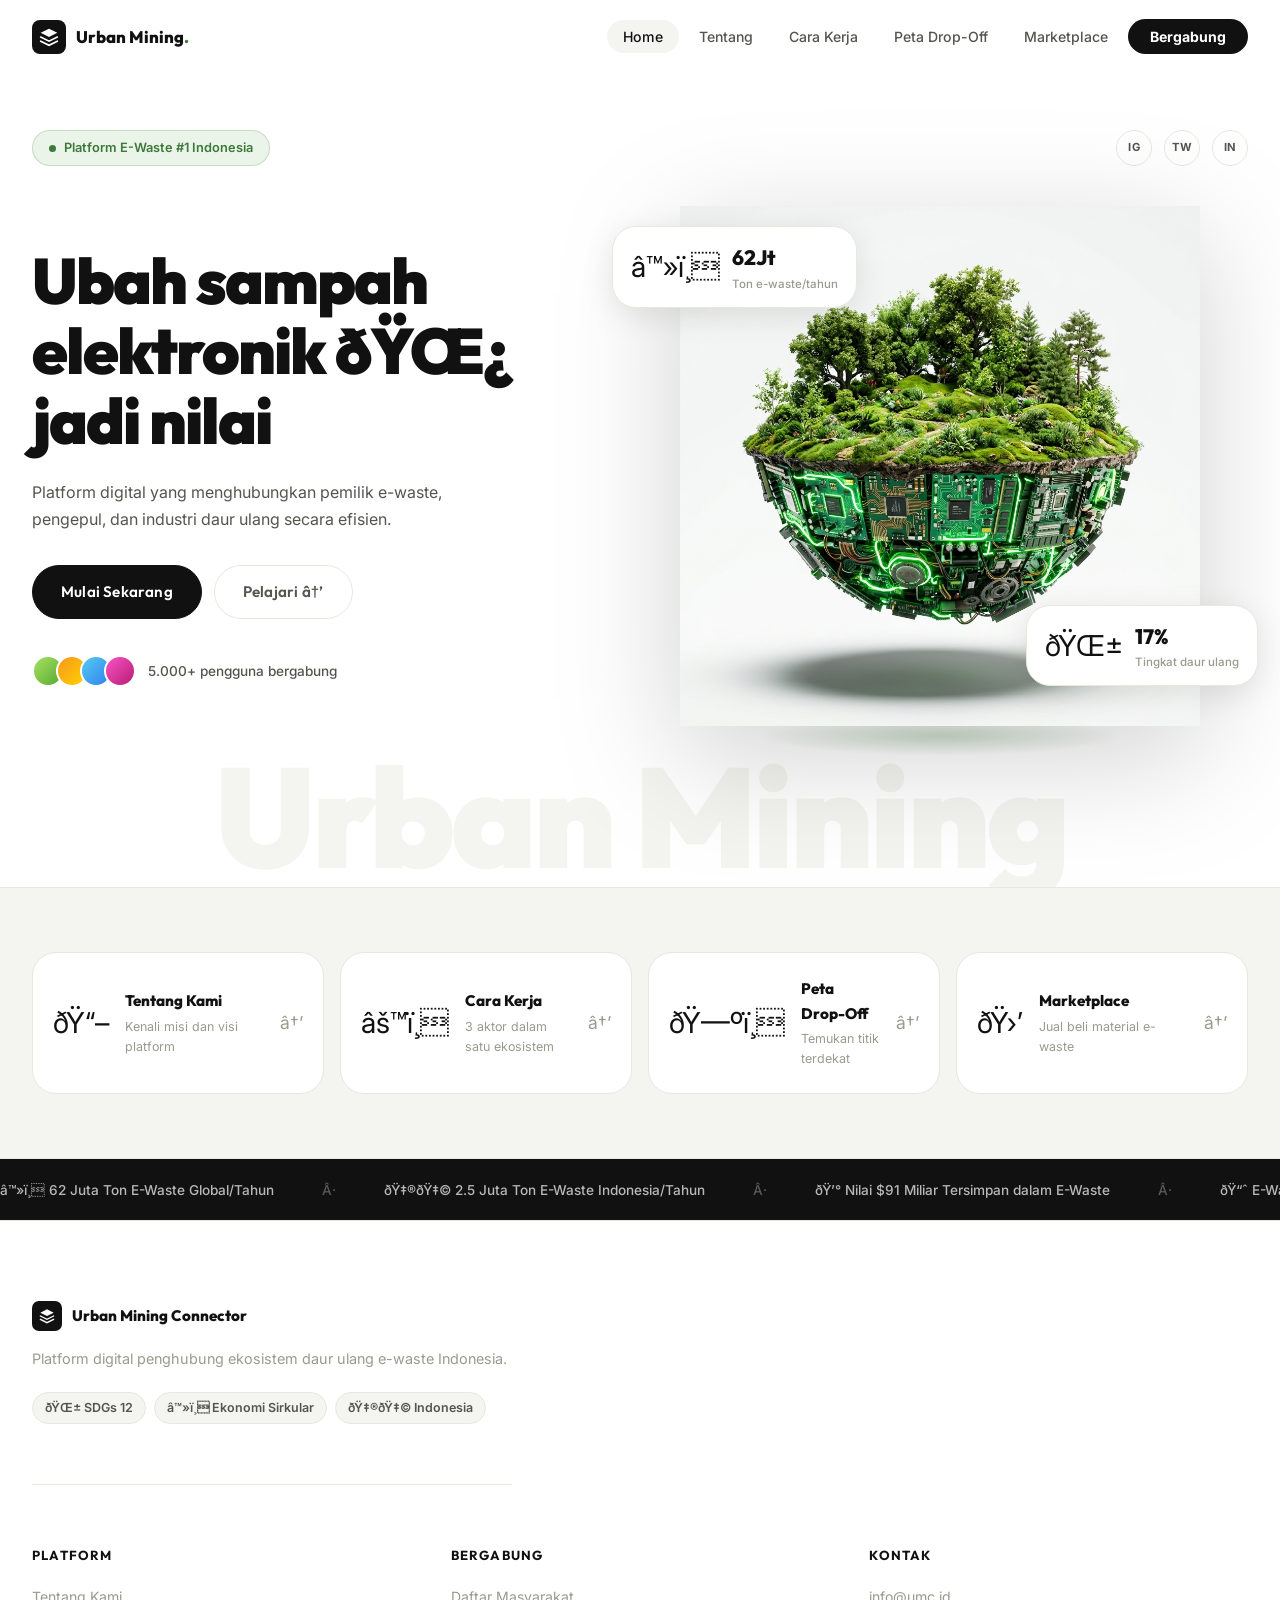
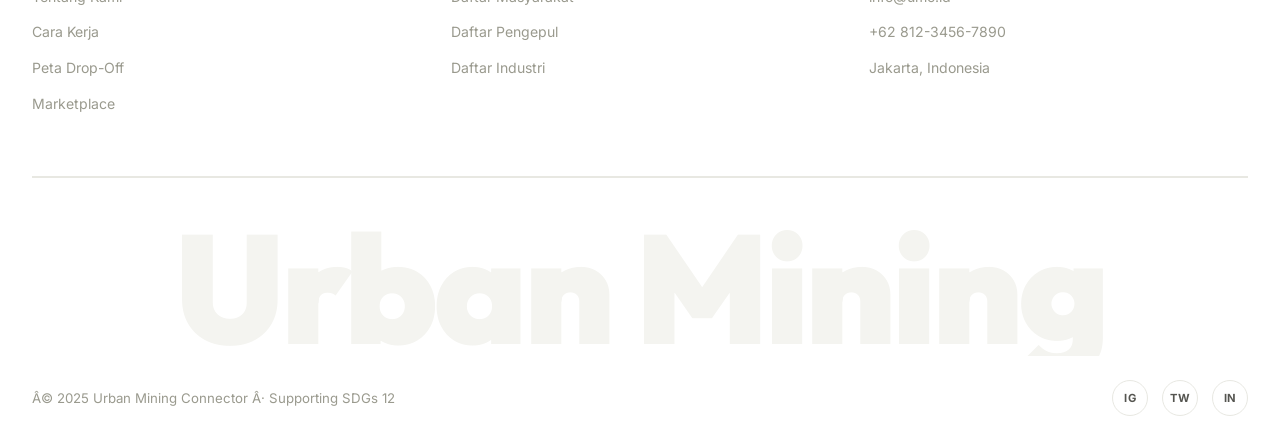
==== index.html @ 453cc5a3 "Initial commit: Urban Mining Connector Multi-page UI" ====
﻿<!DOCTYPE html>
<html lang="id">
<head>
  <meta charset="UTF-8" />
  <meta name="viewport" content="width=device-width, initial-scale=1.0" />
  <title>Urban Mining Connector â€” Platform E-Waste Indonesia</title>
  <meta name="description" content="Urban Mining Connector adalah platform digital penghubung pemilik e-waste, pengepul, dan industri daur ulang formal di Indonesia." />
  <link rel="preconnect" href="https://fonts.googleapis.com" />
  <link rel="preconnect" href="https://fonts.gstatic.com" crossorigin />
  <link href="https://fonts.googleapis.com/css2?family=Outfit:wght@300;400;500;600;700;800;900&family=Inter:wght@300;400;500;600&display=swap" rel="stylesheet" />
  <link rel="stylesheet" href="style.css?v=3" />
</head>
<body>

  <!-- NAVBAR -->
  <nav class="navbar scrolled" id="navbar">
    <div class="container nav-container">
      <a href="index.html" class="nav-logo">
        <div class="logo-mark">
          <svg width="20" height="20" viewBox="0 0 24 24" fill="none">
            <path d="M12 2L2 7l10 5 10-5-10-5z" fill="currentColor"/>
            <path d="M2 17l10 5 10-5M2 12l10 5 10-5" stroke="currentColor" stroke-width="2" stroke-linecap="round"/>
          </svg>
        </div>
        <span>Urban Mining<span class="logo-dot">.</span></span>
      </a>
      <ul class="nav-links" id="nav-links">
        <li><a href="index.html" class="nav-link nav-active">Home</a></li>
        <li><a href="tentang.html" class="nav-link">Tentang</a></li>
        <li><a href="cara-kerja.html" class="nav-link">Cara Kerja</a></li>
        <li><a href="peta.html" class="nav-link">Peta Drop-Off</a></li>
        <li><a href="marketplace.html" class="nav-link">Marketplace</a></li>
        <li><a href="daftar.html" class="nav-link nav-cta">Bergabung</a></li>
      </ul>
      <button class="hamburger" id="hamburger" aria-label="Menu">
        <span></span><span></span><span></span>
      </button>
    </div>
  </nav>

  <!-- HERO -->
  <section class="hero" id="home">
    <div class="container hero-inner">
      <div class="hero-top">
        <div class="hero-badge">
          <span class="badge-pulse"></span>
          Platform E-Waste #1 Indonesia
        </div>
        <div style="display:flex;gap:6px">
          <a href="#" class="social-pill">ig</a>
          <a href="#" class="social-pill">tw</a>
          <a href="#" class="social-pill">in</a>
        </div>
      </div>

      <div class="hero-content">
        <div class="hero-text-left">
          <h1 class="hero-title">
            Ubah sampah<br/>elektronik <span class="title-accent">ðŸŒ¿</span><br/>jadi nilai
          </h1>
          <p class="hero-subtitle">
            Platform digital yang menghubungkan pemilik e-waste,<br/>
            pengepul, dan industri daur ulang secara efisien.
          </p>
          <div class="hero-actions">
            <a href="daftar.html" class="btn btn-dark">Mulai Sekarang</a>
            <a href="tentang.html" class="btn btn-ghost">Pelajari â†’</a>
          </div>
          <div class="hero-trust">
            <div class="trust-avatars">
              <div class="avatar av1"></div>
              <div class="avatar av2"></div>
              <div class="avatar av3"></div>
              <div class="avatar av4"></div>
            </div>
            <span class="trust-text">5.000+ pengguna bergabung</span>
          </div>
        </div>

        <div class="hero-visual">
          <div class="island-wrapper">
            <img src="hero_island.png" alt="Urban Mining Island 3D" class="island-img" />
            <div class="island-glow"></div>
          </div>
          <div class="hero-stat-card card-topleft">
            <span class="stat-card-emoji">â™»ï¸</span>
            <div>
              <div class="stat-card-num">62Jt</div>
              <div class="stat-card-label">Ton e-waste/tahun</div>
            </div>
          </div>
          <div class="hero-stat-card card-bottomright">
            <span class="stat-card-emoji">ðŸŒ±</span>
            <div>
              <div class="stat-card-num">17%</div>
              <div class="stat-card-label">Tingkat daur ulang</div>
            </div>
          </div>
        </div>
      </div>

      <div class="hero-wordmark">Urban Mining</div>
    </div>
  </section>

  <!-- QUICK NAV CARDS -->
  <section class="quicknav-section">
    <div class="container">
      <div class="quicknav-grid">
        <a href="tentang.html" class="qnav-card">
          <div class="qnav-icon">ðŸ“–</div>
          <div class="qnav-text">
            <h3>Tentang Kami</h3>
            <p>Kenali misi dan visi platform</p>
          </div>
          <span class="qnav-arrow">â†’</span>
        </a>
        <a href="cara-kerja.html" class="qnav-card">
          <div class="qnav-icon">âš™ï¸</div>
          <div class="qnav-text">
            <h3>Cara Kerja</h3>
            <p>3 aktor dalam satu ekosistem</p>
          </div>
          <span class="qnav-arrow">â†’</span>
        </a>
        <a href="peta.html" class="qnav-card">
          <div class="qnav-icon">ðŸ—ºï¸</div>
          <div class="qnav-text">
            <h3>Peta Drop-Off</h3>
            <p>Temukan titik terdekat</p>
          </div>
          <span class="qnav-arrow">â†’</span>
        </a>
        <a href="marketplace.html" class="qnav-card">
          <div class="qnav-icon">ðŸ›’</div>
          <div class="qnav-text">
            <h3>Marketplace</h3>
            <p>Jual beli material e-waste</p>
          </div>
          <span class="qnav-arrow">â†’</span>
        </a>
      </div>
    </div>
  </section>

  <!-- STATS TICKER -->
  <section class="stats-ticker-section">
    <div class="ticker-track">
      <div class="ticker-content">
        <span>â™»ï¸ 62 Juta Ton E-Waste Global/Tahun</span>
        <span class="tick-sep">Â·</span>
        <span>ðŸ‡®ðŸ‡© 2.5 Juta Ton E-Waste Indonesia/Tahun</span>
        <span class="tick-sep">Â·</span>
        <span>ðŸ’° Nilai $91 Miliar Tersimpan dalam E-Waste</span>
        <span class="tick-sep">Â·</span>
        <span>ðŸ“ˆ E-Waste Tumbuh 5x Lebih Cepat dari Daur Ulang</span>
        <span class="tick-sep">Â·</span>
        <span>ðŸŒ± Hanya 17.4% E-Waste yang Didaur Ulang Secara Formal</span>
        <span class="tick-sep">Â·</span>
        <span>â™»ï¸ 62 Juta Ton E-Waste Global/Tahun</span>
        <span class="tick-sep">Â·</span>
        <span>ðŸ‡®ðŸ‡© 2.5 Juta Ton E-Waste Indonesia/Tahun</span>
        <span class="tick-sep">Â·</span>
        <span>ðŸ’° Nilai $91 Miliar Tersimpan dalam E-Waste</span>
        <span class="tick-sep">Â·</span>
        <span>ðŸ“ˆ E-Waste Tumbuh 5x Lebih Cepat dari Daur Ulang</span>
        <span class="tick-sep">Â·</span>
        <span>ðŸŒ± Hanya 17.4% E-Waste yang Didaur Ulang Secara Formal</span>
        <span class="tick-sep">Â·</span>
      </div>
    </div>
  </section>

  <!-- FOOTER -->
  <footer class="footer">
    <div class="container">
      <div class="footer-top">
        <div class="footer-brand">
          <div class="footer-logo-mark">
            <svg width="16" height="16" viewBox="0 0 24 24" fill="none">
              <path d="M12 2L2 7l10 5 10-5-10-5z" fill="currentColor"/>
              <path d="M2 17l10 5 10-5M2 12l10 5 10-5" stroke="currentColor" stroke-width="2" stroke-linecap="round"/>
            </svg>
          </div>
          <span class="footer-brand-name">Urban Mining Connector</span>
        </div>
        <p class="footer-tagline">Platform digital penghubung ekosistem daur ulang e-waste Indonesia.</p>
        <div class="footer-tags">
          <span class="footer-tag">ðŸŒ± SDGs 12</span>
          <span class="footer-tag">â™»ï¸ Ekonomi Sirkular</span>
          <span class="footer-tag">ðŸ‡®ðŸ‡© Indonesia</span>
        </div>
      </div>
      <div class="footer-links-grid">
        <div class="footer-col"><h4>Platform</h4><ul>
          <li><a href="tentang.html">Tentang Kami</a></li>
          <li><a href="cara-kerja.html">Cara Kerja</a></li>
          <li><a href="peta.html">Peta Drop-Off</a></li>
          <li><a href="marketplace.html">Marketplace</a></li>
        </ul></div>
        <div class="footer-col"><h4>Bergabung</h4><ul>
          <li><a href="daftar.html">Daftar Masyarakat</a></li>
          <li><a href="daftar.html">Daftar Pengepul</a></li>
          <li><a href="daftar.html">Daftar Industri</a></li>
        </ul></div>
        <div class="footer-col"><h4>Kontak</h4><ul>
          <li><a href="mailto:info@umc.id">info@umc.id</a></li>
          <li><a href="#">+62 812-3456-7890</a></li>
          <li><a href="#">Jakarta, Indonesia</a></li>
        </ul></div>
      </div>
      <div class="footer-wordmark">Urban Mining</div>
      <div class="footer-bottom">
        <p>Â© 2025 Urban Mining Connector Â· Supporting SDGs 12</p>
        <div class="footer-socials">
          <a href="#" class="social-pill dark">ig</a>
          <a href="#" class="social-pill dark">tw</a>
          <a href="#" class="social-pill dark">in</a>
        </div>
      </div>
    </div>
  </footer>

  <script src="script.js?v=3"></script>
</body>
</html>
---- style.css ----
/* =====================================================
   URBAN MINING CONNECTOR — Light Mode Design System
   Inspired by Solaris Greentech Reference
   ===================================================== */

@import url('https://fonts.googleapis.com/css2?family=Outfit:wght@300;400;500;600;700;800;900&family=Inter:wght@300;400;500;600&display=swap');

/* --- Tokens --- */
:root {
  --white:        #FFFFFF;
  --off-white:    #F7F8F5;
  --black:        #111111;
  --dark:         #1A1A1A;
  --green:        #3D7A3A;
  --green-light:  #5BA85A;
  --green-pale:   #EAF4E8;
  --amber:        #E8960F;
  --teal:         #0096B7;
  --grey-100:     #F4F4F0;
  --grey-200:     #E8E8E2;
  --grey-500:     #9A9A8E;
  --grey-700:     #555550;

  --font-heading: 'Outfit', sans-serif;
  --font-body:    'Inter', sans-serif;

  --ease:         cubic-bezier(0.25, 0.46, 0.45, 0.94);
  --ease-out:     cubic-bezier(0.0, 0.0, 0.2, 1);
  --transition:   0.3s var(--ease);

  --radius-sm:    8px;
  --radius-md:    14px;
  --radius-lg:    24px;
  --radius-xl:    36px;
  --radius-full:  9999px;

  --container:    1280px;
  --px:           32px;
}

/* --- Reset --- */
*, *::before, *::after { box-sizing: border-box; margin: 0; padding: 0; }
html { scroll-behavior: smooth; }
body {
  font-family: var(--font-body);
  background: var(--white);
  color: var(--black);
  line-height: 1.6;
  overflow-x: hidden;
  -webkit-font-smoothing: antialiased;
}
a { text-decoration: none; color: inherit; }
img { max-width: 100%; display: block; }
ul { list-style: none; }
button { cursor: pointer; font-family: inherit; border: none; background: none; }
input, select, textarea { font-family: inherit; }

/* Scrollbar */
::-webkit-scrollbar { width: 5px; }
::-webkit-scrollbar-track { background: var(--grey-100); }
::-webkit-scrollbar-thumb { background: var(--grey-200); border-radius: 3px; }

/* --- Container --- */
.container {
  max-width: var(--container);
  margin: 0 auto;
  padding: 0 var(--px);
}

/* =====================================================
   BUTTONS
   ===================================================== */
.btn {
  display: inline-flex;
  align-items: center;
  gap: 8px;
  padding: 14px 28px;
  border-radius: var(--radius-full);
  font-family: var(--font-heading);
  font-size: 0.95rem;
  font-weight: 600;
  transition: var(--transition);
  border: 1.5px solid transparent;
  letter-spacing: 0.2px;
  white-space: nowrap;
}

.btn-dark {
  background: var(--black);
  color: var(--white);
  border-color: var(--black);
}
.btn-dark:hover { background: var(--dark); transform: translateY(-1px); box-shadow: 0 6px 24px rgba(0,0,0,0.18); }

.btn-ghost {
  background: transparent;
  color: var(--grey-700);
  border-color: var(--grey-200);
}
.btn-ghost:hover { border-color: var(--black); color: var(--black); }

.btn-green {
  background: var(--green);
  color: var(--white);
  border-color: var(--green);
}
.btn-green:hover { background: var(--green-light); transform: translateY(-1px); }

.btn-white {
  background: var(--white);
  color: var(--black);
  border-color: var(--white);
}
.btn-white:hover { background: var(--grey-100); transform: translateY(-1px); }

.btn-full { width: 100%; justify-content: center; }

/* =====================================================
   SECTION TAG / LABEL
   ===================================================== */
.section-tag {
  display: inline-block;
  padding: 5px 14px;
  border-radius: var(--radius-full);
  background: var(--green-pale);
  color: var(--green);
  font-size: 0.78rem;
  font-weight: 700;
  letter-spacing: 1.2px;
  text-transform: uppercase;
  margin-bottom: 18px;
}

.section-tag-light {
  display: inline-block;
  padding: 5px 14px;
  border-radius: var(--radius-full);
  background: rgba(255,255,255,0.15);
  color: rgba(255,255,255,0.85);
  font-size: 0.78rem;
  font-weight: 700;
  letter-spacing: 1.2px;
  text-transform: uppercase;
  margin-bottom: 18px;
  border: 1px solid rgba(255,255,255,0.2);
}

/* =====================================================
   NAVBAR
   ===================================================== */
.navbar {
  position: fixed;
  top: 0; left: 0; right: 0;
  z-index: 1000;
  padding: 20px 0;
  transition: all var(--transition);
}

.navbar.scrolled {
  background: rgba(255,255,255,0.92);
  backdrop-filter: blur(20px);
  padding: 14px 0;
  border-bottom: 1px solid var(--grey-200);
  box-shadow: 0 2px 20px rgba(0,0,0,0.06);
}

.nav-container {
  display: flex;
  align-items: center;
  justify-content: space-between;
}

.nav-logo {
  display: flex;
  align-items: center;
  gap: 10px;
  font-family: var(--font-heading);
  font-size: 1.05rem;
  font-weight: 800;
  color: var(--black);
}

.logo-mark {
  width: 34px; height: 34px;
  background: var(--black);
  border-radius: var(--radius-sm);
  display: flex;
  align-items: center;
  justify-content: center;
  color: var(--white);
}

.logo-dot { color: var(--green); }

.nav-links {
  display: flex;
  align-items: center;
  gap: 4px;
}

.nav-link {
  padding: 8px 16px;
  border-radius: var(--radius-full);
  font-size: 0.88rem;
  font-weight: 500;
  color: var(--grey-700);
  transition: var(--transition);
}
.nav-link:hover { color: var(--black); background: var(--grey-100); }

.nav-cta {
  background: var(--black) !important;
  color: var(--white) !important;
  font-weight: 700;
  padding: 9px 22px;
}
.nav-cta:hover { background: var(--dark) !important; transform: translateY(-1px); }

.hamburger {
  display: none;
  flex-direction: column;
  gap: 5px;
  padding: 6px;
}
.hamburger span {
  display: block;
  width: 22px; height: 2px;
  background: var(--black);
  border-radius: 2px;
  transition: var(--transition);
}

/* =====================================================
   HERO SECTION (White, Light)
   ===================================================== */
.hero {
  padding: 130px 0 0;
  background: var(--white);
  overflow: hidden;
}

.hero-inner {
  position: relative;
}

.hero-top {
  display: flex;
  align-items: center;
  justify-content: space-between;
  margin-bottom: 40px;
}

.hero-badge {
  display: inline-flex;
  align-items: center;
  gap: 8px;
  padding: 7px 16px;
  background: var(--green-pale);
  border: 1px solid rgba(61,122,58,0.2);
  border-radius: var(--radius-full);
  font-size: 0.8rem;
  font-weight: 600;
  color: var(--green);
}

.badge-pulse {
  width: 7px; height: 7px;
  background: var(--green);
  border-radius: 50%;
  animation: pulse 2s ease infinite;
}

@keyframes pulse {
  0%,100% { transform: scale(1); opacity: 1; }
  50% { transform: scale(1.5); opacity: 0.6; }
}

.social-pill {
  display: inline-flex;
  align-items: center;
  justify-content: center;
  width: 36px; height: 36px;
  border-radius: var(--radius-full);
  border: 1.5px solid var(--grey-200);
  font-size: 0.7rem;
  font-weight: 700;
  color: var(--grey-700);
  text-transform: uppercase;
  letter-spacing: 0.5px;
  transition: var(--transition);
  margin-left: 6px;
}
.social-pill:hover { border-color: var(--black); color: var(--black); }
.social-pill.dark { border-color: var(--grey-200); color: var(--grey-700); }

.hero-content {
  display: grid;
  grid-template-columns: 1fr 1.1fr;
  gap: 40px;
  align-items: center;
  min-height: 480px;
}

.hero-title {
  font-family: var(--font-heading);
  font-size: clamp(2.6rem, 5vw, 4rem);
  font-weight: 900;
  line-height: 1.1;
  letter-spacing: -2px;
  color: var(--black);
  margin-bottom: 22px;
}

.title-accent { display: inline-block; animation: bob 3s ease-in-out infinite; }
@keyframes bob {
  0%,100% { transform: translateY(0) rotate(-5deg); }
  50% { transform: translateY(-8px) rotate(5deg); }
}

.hero-subtitle {
  font-size: 1rem;
  color: var(--grey-700);
  line-height: 1.7;
  margin-bottom: 32px;
}

.hero-actions {
  display: flex;
  gap: 12px;
  align-items: center;
  flex-wrap: wrap;
  margin-bottom: 36px;
}

.hero-trust {
  display: flex;
  align-items: center;
  gap: 12px;
}

.trust-avatars { display: flex; }
.avatar {
  width: 32px; height: 32px;
  border-radius: 50%;
  border: 2px solid var(--white);
  margin-left: -8px;
  background: var(--grey-200);
}
.avatar:first-child { margin-left: 0; }
.av1 { background: linear-gradient(135deg, #a8e063, #56ab2f); }
.av2 { background: linear-gradient(135deg, #f7971e, #ffd200); }
.av3 { background: linear-gradient(135deg, #56ccf2, #2f80ed); }
.av4 { background: linear-gradient(135deg, #f953c6, #b91d73); }

.trust-text { font-size: 0.85rem; color: var(--grey-700); font-weight: 500; }

/* Island / Hero Visual */
.hero-visual {
  position: relative;
  display: flex;
  align-items: center;
  justify-content: center;
  min-height: 420px;
}

.island-wrapper {
  position: relative;
  animation: float 6s ease-in-out infinite;
}

@keyframes float {
  0%,100% { transform: translateY(0px); }
  50% { transform: translateY(-20px); }
}

.island-img {
  width: 100%;
  max-width: 520px;
  filter: drop-shadow(0 30px 60px rgba(0,0,0,0.18));
  position: relative;
  z-index: 1;
}

.island-glow {
  position: absolute;
  bottom: -30px;
  left: 50%;
  transform: translateX(-50%);
  width: 70%;
  height: 40px;
  background: radial-gradient(ellipse, rgba(61,122,58,0.25), transparent 70%);
  border-radius: 50%;
}

/* Floating stat cards */
.hero-stat-card {
  position: absolute;
  background: var(--white);
  border: 1.5px solid var(--grey-200);
  border-radius: var(--radius-lg);
  padding: 14px 18px;
  display: flex;
  align-items: center;
  gap: 12px;
  box-shadow: 0 8px 32px rgba(0,0,0,0.10);
  animation: float-card 4s ease-in-out infinite;
  z-index: 2;
}

.card-topleft  { top: 20px;    left: -20px; animation-delay: 0.5s; }
.card-bottomright { bottom: 40px; right: -10px; animation-delay: 1.5s; }

@keyframes float-card {
  0%,100% { transform: translateY(0); }
  50% { transform: translateY(-10px); }
}

.stat-card-emoji { font-size: 1.8rem; }
.stat-card-num   { font-family: var(--font-heading); font-size: 1.3rem; font-weight: 800; color: var(--black); }
.stat-card-label { font-size: 0.72rem; color: var(--grey-500); font-weight: 500; }

/* Hero Wordmark */
.hero-wordmark {
  font-family: var(--font-heading);
  font-size: clamp(4rem, 11vw, 9rem);
  font-weight: 900;
  color: var(--grey-100);
  letter-spacing: -4px;
  text-align: center;
  line-height: 1;
  padding: 20px 0 0;
  user-select: none;
  overflow: hidden;
}

/* =====================================================
   ABOUT SECTION (White)
   ===================================================== */
.about-section {
  padding: 100px 0;
  background: var(--white);
  border-top: 1px solid var(--grey-200);
}

.about-grid {
  display: grid;
  grid-template-columns: 1fr 1fr;
  gap: 80px;
  align-items: start;
  margin-bottom: 80px;
}

.about-title {
  font-family: var(--font-heading);
  font-size: clamp(2rem, 4vw, 3.2rem);
  font-weight: 900;
  letter-spacing: -1.5px;
  line-height: 1.15;
  color: var(--black);
}

.about-desc {
  font-size: 1rem;
  color: var(--grey-700);
  line-height: 1.8;
  margin-bottom: 20px;
}

/* Stats Row */
.stats-row {
  display: flex;
  align-items: center;
  padding: 48px;
  background: var(--grey-100);
  border-radius: var(--radius-xl);
  gap: 0;
  border: 1px solid var(--grey-200);
}

.stat-block {
  flex: 1;
  text-align: center;
  padding: 0 32px;
}

.stat-big {
  font-family: var(--font-heading);
  font-size: clamp(2rem, 4vw, 3.5rem);
  font-weight: 900;
  color: var(--black);
  letter-spacing: -2px;
  line-height: 1;
  margin-bottom: 10px;
}

.stat-desc {
  font-size: 0.85rem;
  color: var(--grey-500);
  line-height: 1.5;
}

.stat-divider {
  width: 1px;
  height: 60px;
  background: var(--grey-200);
  flex-shrink: 0;
}

/* =====================================================
   DARK SECTION
   ===================================================== */
.dark-section {
  padding: 100px 0;
  background: var(--dark);
  color: var(--white);
}

.dark-grid {
  display: grid;
  grid-template-columns: 1.2fr 1fr;
  gap: 80px;
  align-items: center;
}

.dark-features {
  display: flex;
  flex-direction: column;
  gap: 32px;
}

.dark-feature {
  display: flex;
  gap: 20px;
  align-items: flex-start;
  padding: 28px;
  border-radius: var(--radius-lg);
  border: 1px solid rgba(255,255,255,0.08);
  background: rgba(255,255,255,0.03);
  transition: var(--transition);
}
.dark-feature:hover {
  border-color: rgba(255,255,255,0.15);
  background: rgba(255,255,255,0.06);
  transform: translateX(6px);
}

.df-icon {
  font-size: 2rem;
  flex-shrink: 0;
  width: 56px; height: 56px;
  display: flex;
  align-items: center;
  justify-content: center;
  background: rgba(255,255,255,0.07);
  border-radius: var(--radius-md);
}

.dark-feature h4 {
  font-family: var(--font-heading);
  font-size: 1.05rem;
  font-weight: 700;
  color: var(--white);
  margin-bottom: 6px;
}

.dark-feature p {
  font-size: 0.9rem;
  color: rgba(255,255,255,0.55);
  line-height: 1.6;
}

.dark-title {
  font-family: var(--font-heading);
  font-size: clamp(2.2rem, 4vw, 3.5rem);
  font-weight: 900;
  line-height: 1.1;
  letter-spacing: -1.5px;
  color: var(--white);
  margin-bottom: 32px;
}

/* =====================================================
   HOW IT WORKS (White)
   ===================================================== */
.how-section {
  padding: 100px 0;
  background: var(--white);
  border-top: 1px solid var(--grey-200);
}

.how-header {
  display: flex;
  align-items: flex-end;
  justify-content: space-between;
  margin-bottom: 64px;
  flex-wrap: wrap;
  gap: 24px;
}

.section-title-lg {
  font-family: var(--font-heading);
  font-size: clamp(2rem, 4vw, 3.2rem);
  font-weight: 900;
  letter-spacing: -1.5px;
  line-height: 1.15;
  color: var(--black);
}

.how-trust {
  display: flex;
  align-items: center;
  gap: 12px;
  font-size: 0.85rem;
  color: var(--grey-700);
}

/* Actor Cards */
.actors-grid {
  display: grid;
  grid-template-columns: repeat(3, 1fr);
  gap: 20px;
}

.actor-card {
  padding: 36px 32px;
  border-radius: var(--radius-xl);
  border: 1.5px solid var(--grey-200);
  background: var(--white);
  transition: var(--transition);
  display: flex;
  flex-direction: column;
  gap: 16px;
}
.actor-card:hover {
  border-color: var(--black);
  box-shadow: 0 12px 40px rgba(0,0,0,0.08);
  transform: translateY(-6px);
}

.actor-card-dark {
  background: var(--dark);
  border-color: var(--dark);
  color: var(--white);
}
.actor-card-dark:hover { border-color: var(--grey-700); }

.actor-num {
  font-family: var(--font-heading);
  font-size: 3.5rem;
  font-weight: 900;
  color: var(--grey-200);
  line-height: 1;
}
.actor-num.light { color: rgba(255,255,255,0.12); }

.actor-icon-wrap {
  width: 60px; height: 60px;
  border-radius: var(--radius-md);
  display: flex;
  align-items: center;
  justify-content: center;
}
.citizen-color   { background: var(--green-pale); color: var(--green); }
.collector-color { background: rgba(245,166,35,0.12); color: var(--amber); }
.industry-color  { background: rgba(0,150,183,0.1); color: var(--teal); }

.actor-card h3 {
  font-family: var(--font-heading);
  font-size: 1.35rem;
  font-weight: 800;
  letter-spacing: -0.5px;
}

.actor-card p {
  font-size: 0.88rem;
  color: var(--grey-700);
  line-height: 1.7;
  flex: 1;
}
.actor-card-dark p { color: rgba(255,255,255,0.55); }

.actor-list {
  display: flex;
  flex-direction: column;
  gap: 8px;
}
.actor-list li {
  font-size: 0.85rem;
  color: var(--grey-700);
  padding: 8px 12px;
  background: var(--grey-100);
  border-radius: var(--radius-sm);
  border: 1px solid var(--grey-200);
  transition: var(--transition);
}
.actor-list li:hover { background: var(--green-pale); border-color: rgba(61,122,58,0.2); }
.light-list li { background: rgba(255,255,255,0.06); border-color: rgba(255,255,255,0.08); color: rgba(255,255,255,0.7); }
.light-list li:hover { background: rgba(255,255,255,0.12); }

.actor-link {
  display: block;
  padding: 12px 20px;
  border-radius: var(--radius-full);
  text-align: center;
  font-family: var(--font-heading);
  font-size: 0.85rem;
  font-weight: 700;
  transition: var(--transition);
  border: 1.5px solid;
  margin-top: auto;
}
.citizen-link  { border-color: var(--green-pale); color: var(--green); background: var(--green-pale); }
.citizen-link:hover  { background: var(--green); color: var(--white); border-color: var(--green); }
.collector-link{ border-color: rgba(245,166,35,0.3); color: var(--amber); background: rgba(245,166,35,0.1); }
.collector-link:hover{ background: var(--amber); color: var(--white); border-color: var(--amber); }
.industry-link { border-color: rgba(0,150,183,0.2); color: var(--teal); background: rgba(0,150,183,0.08); }
.industry-link:hover { background: var(--teal); color: var(--white); border-color: var(--teal); }

/* =====================================================
   MAP SECTION (Light Grey)
   ===================================================== */
.map-section {
  padding: 100px 0;
  background: var(--grey-100);
  border-top: 1px solid var(--grey-200);
}

.section-header-row {
  display: flex;
  align-items: flex-end;
  justify-content: space-between;
  margin-bottom: 40px;
  flex-wrap: wrap;
  gap: 24px;
}

.map-filters-inline, .mkt-filters {
  display: flex;
  gap: 8px;
  flex-wrap: wrap;
}

.filter-pill {
  padding: 8px 18px;
  border-radius: var(--radius-full);
  font-size: 0.83rem;
  font-weight: 600;
  color: var(--grey-700);
  border: 1.5px solid var(--grey-200);
  background: var(--white);
  transition: var(--transition);
  font-family: var(--font-heading);
}
.filter-pill:hover { border-color: var(--black); color: var(--black); }
.filter-pill.active { background: var(--black); color: var(--white); border-color: var(--black); }

.map-card {
  border-radius: var(--radius-xl);
  overflow: hidden;
  border: 1.5px solid var(--grey-200);
  box-shadow: 0 8px 40px rgba(0,0,0,0.06);
}

.map-container { height: 460px; background: var(--grey-200); }

.leaflet-container {
  font-family: var(--font-body) !important;
}

.map-legend {
  display: flex;
  gap: 24px;
  padding: 16px 24px;
  background: var(--white);
  border-top: 1.5px solid var(--grey-200);
  flex-wrap: wrap;
}

.legend-item {
  display: flex;
  align-items: center;
  gap: 8px;
  font-size: 0.84rem;
  color: var(--grey-700);
}

.ldot {
  width: 10px; height: 10px;
  border-radius: 50%;
  flex-shrink: 0;
}
.ldot.green { background: #3D7A3A; }
.ldot.amber { background: #E8960F; }
.ldot.teal  { background: #0096B7; }

/* =====================================================
   MARKETPLACE SECTION (White)
   ===================================================== */
.marketplace-section {
  padding: 100px 0;
  background: var(--white);
  border-top: 1px solid var(--grey-200);
}

.marketplace-grid {
  display: grid;
  grid-template-columns: repeat(auto-fill, minmax(260px, 1fr));
  gap: 20px;
  margin-bottom: 48px;
}

.mkt-cta-row { text-align: center; }

/* Market Cards */
.market-card {
  background: var(--white);
  border: 1.5px solid var(--grey-200);
  border-radius: var(--radius-lg);
  overflow: hidden;
  transition: var(--transition);
  cursor: pointer;
}
.market-card:hover {
  border-color: var(--black);
  transform: translateY(-5px);
  box-shadow: 0 12px 40px rgba(0,0,0,0.10);
}

.market-card-img {
  height: 140px;
  display: flex;
  align-items: center;
  justify-content: center;
  font-size: 3.5rem;
  background: var(--grey-100);
  border-bottom: 1.5px solid var(--grey-200);
}

.market-card-body { padding: 18px; }

.market-card-type {
  display: inline-block;
  padding: 3px 10px;
  border-radius: var(--radius-full);
  font-size: 0.7rem;
  font-weight: 700;
  text-transform: uppercase;
  letter-spacing: 0.8px;
  margin-bottom: 8px;
}
.type-smartphone { background: var(--green-pale); color: var(--green); }
.type-laptop     { background: rgba(0,150,183,0.1); color: var(--teal); }
.type-battery    { background: rgba(232,150,15,0.1); color: var(--amber); }
.type-cable      { background: rgba(107,114,128,0.1); color: var(--grey-700); }

.market-card-title {
  font-family: var(--font-heading);
  font-size: 0.98rem;
  font-weight: 700;
  color: var(--black);
  margin-bottom: 5px;
}
.market-card-meta { font-size: 0.8rem; color: var(--grey-500); margin-bottom: 12px; }
.market-card-footer { display: flex; align-items: center; justify-content: space-between; }
.market-card-price { font-family: var(--font-heading); font-size: 1rem; font-weight: 800; color: var(--green); }
.market-card-qty { font-size: 0.78rem; color: var(--grey-500); background: var(--grey-100); padding: 3px 10px; border-radius: var(--radius-full); }

/* =====================================================
   CTA PHOTO SECTION
   ===================================================== */
.cta-photo-section {
  position: relative;
  min-height: 480px;
  display: flex;
  align-items: center;
  background-image: url('cta_bg.png');
  background-size: cover;
  background-position: center;
  overflow: hidden;
}

.cta-photo-overlay {
  position: absolute;
  inset: 0;
  background: linear-gradient(135deg, rgba(10,20,10,0.85) 0%, rgba(10,30,10,0.70) 100%);
}

.cta-photo-inner {
  position: relative;
  z-index: 1;
  padding: 100px var(--px);
  text-align: center;
  max-width: var(--container);
  margin: 0 auto;
  width: 100%;
}

.cta-tag-wrap { margin-bottom: 24px; }

.cta-photo-title {
  font-family: var(--font-heading);
  font-size: clamp(2rem, 4vw, 3.5rem);
  font-weight: 900;
  color: var(--white);
  letter-spacing: -1.5px;
  line-height: 1.2;
  margin-bottom: 56px;
}
.cta-photo-title em { font-style: normal; color: #7de87a; }

.cta-stats-row {
  display: flex;
  justify-content: center;
  gap: 80px;
  flex-wrap: wrap;
}

.cta-stat {
  display: flex;
  flex-direction: column;
  align-items: center;
  gap: 8px;
}

.cta-stat-num {
  font-family: var(--font-heading);
  font-size: clamp(2rem, 4vw, 3rem);
  font-weight: 900;
  color: var(--white);
  letter-spacing: -1px;
}
.cta-stat-lbl { font-size: 0.85rem; color: rgba(255,255,255,0.6); font-weight: 500; }

/* =====================================================
   REGISTER SECTION (White)
   ===================================================== */
.register-section {
  padding: 100px 0;
  background: var(--white);
  border-top: 1px solid var(--grey-200);
}

.section-header-center {
  text-align: center;
  max-width: 600px;
  margin: 0 auto 56px;
}

.reg-wrapper {
  max-width: 700px;
  margin: 0 auto;
  border: 1.5px solid var(--grey-200);
  border-radius: var(--radius-xl);
  overflow: hidden;
  box-shadow: 0 8px 40px rgba(0,0,0,0.06);
}

.reg-tabs {
  display: flex;
  background: var(--grey-100);
  border-bottom: 1.5px solid var(--grey-200);
}

.reg-tab {
  flex: 1;
  padding: 18px 12px;
  font-family: var(--font-heading);
  font-size: 0.87rem;
  font-weight: 600;
  color: var(--grey-500);
  transition: var(--transition);
  border-bottom: 2px solid transparent;
  text-align: center;
}
.reg-tab:hover { color: var(--black); }
.reg-tab.active { color: var(--black); border-bottom-color: var(--black); background: var(--white); }

.tab-panel { display: none; padding: 40px; animation: fadeIn 0.3s var(--ease); }
.tab-panel.active { display: block; }

@keyframes fadeIn {
  from { opacity: 0; transform: translateY(8px); }
  to   { opacity: 1; transform: translateY(0); }
}

.reg-form { display: flex; flex-direction: column; gap: 18px; }

.form-row { display: grid; grid-template-columns: 1fr 1fr; gap: 14px; }

.form-group { display: flex; flex-direction: column; gap: 7px; }
.form-group label { font-size: 0.82rem; font-weight: 600; color: var(--grey-700); }

.form-group input,
.form-group select,
.form-group textarea {
  padding: 11px 14px;
  background: var(--grey-100);
  border: 1.5px solid var(--grey-200);
  border-radius: var(--radius-md);
  color: var(--black);
  font-size: 0.93rem;
  outline: none;
  transition: var(--transition);
  appearance: none;
}
.form-group input:focus,
.form-group select:focus,
.form-group textarea:focus {
  border-color: var(--black);
  background: var(--white);
  box-shadow: 0 0 0 3px rgba(17,17,17,0.08);
}
.form-group input::placeholder,
.form-group textarea::placeholder { color: var(--grey-500); }
.form-group textarea { resize: vertical; }

/* Chips */
.chip-group { display: flex; flex-wrap: wrap; gap: 8px; }
.chip {
  display: inline-flex;
  align-items: center;
  gap: 6px;
  padding: 7px 14px;
  background: var(--grey-100);
  border: 1.5px solid var(--grey-200);
  border-radius: var(--radius-full);
  font-size: 0.84rem;
  color: var(--grey-700);
  cursor: pointer;
  transition: var(--transition);
}
.chip:hover { border-color: var(--black); color: var(--black); background: var(--white); }
.chip input { display: none; }

/* Range slider */
.range-input {
  -webkit-appearance: none;
  appearance: none;
  height: 4px;
  background: var(--grey-200);
  border-radius: 2px;
  outline: none;
  padding: 0 !important;
  border: none !important;
  background: var(--grey-200) !important;
  box-shadow: none !important;
}
.range-input::-webkit-slider-thumb {
  -webkit-appearance: none;
  width: 18px; height: 18px;
  border-radius: 50%;
  background: var(--black);
  cursor: pointer;
  box-shadow: 0 2px 8px rgba(0,0,0,0.2);
}
.range-val { font-weight: 700; color: var(--black); }

/* =====================================================
   FOOTER
   ===================================================== */
.footer {
  background: var(--white);
  border-top: 1.5px solid var(--grey-200);
  padding: 80px 0 0;
}

.footer-top {
  padding-bottom: 60px;
  border-bottom: 1.5px solid var(--grey-200);
  max-width: 480px;
}

.footer-brand {
  display: flex;
  align-items: center;
  gap: 10px;
  font-family: var(--font-heading);
  font-size: 0.95rem;
  font-weight: 800;
  color: var(--black);
  margin-bottom: 16px;
}

.footer-logo-mark {
  width: 30px; height: 30px;
  background: var(--black);
  border-radius: 7px;
  display: flex;
  align-items: center;
  justify-content: center;
  color: var(--white);
}

.footer-tagline { font-size: 0.9rem; color: var(--grey-500); line-height: 1.7; margin-bottom: 20px; }

.footer-tags { display: flex; gap: 8px; flex-wrap: wrap; }
.footer-tag {
  padding: 5px 12px;
  background: var(--grey-100);
  border: 1.5px solid var(--grey-200);
  border-radius: var(--radius-full);
  font-size: 0.78rem;
  color: var(--grey-700);
  font-weight: 600;
}

.footer-links-grid {
  display: grid;
  grid-template-columns: repeat(3, 1fr);
  gap: 40px;
  padding: 60px 0;
  border-bottom: 1.5px solid var(--grey-200);
}

.footer-col h4 {
  font-family: var(--font-heading);
  font-size: 0.82rem;
  font-weight: 700;
  color: var(--black);
  text-transform: uppercase;
  letter-spacing: 1.2px;
  margin-bottom: 18px;
}

.footer-col ul { display: flex; flex-direction: column; gap: 10px; }
.footer-col a {
  font-size: 0.88rem;
  color: var(--grey-500);
  transition: var(--transition);
}
.footer-col a:hover { color: var(--black); }

/* Giant Wordmark */
.footer-wordmark {
  font-family: var(--font-heading);
  font-size: clamp(4rem, 12vw, 10rem);
  font-weight: 900;
  color: var(--grey-100);
  letter-spacing: -4px;
  text-align: center;
  line-height: 0.9;
  padding: 40px 0 0;
  border-top: 1.5px solid var(--grey-200);
  overflow: hidden;
}

.footer-bottom {
  display: flex;
  align-items: center;
  justify-content: space-between;
  padding: 24px 0 32px;
  flex-wrap: wrap;
  gap: 16px;
}
.footer-bottom p { font-size: 0.83rem; color: var(--grey-500); }

.footer-socials { display: flex; gap: 8px; }

/* =====================================================
   MODAL
   ===================================================== */
.modal-overlay {
  position: fixed;
  inset: 0;
  background: rgba(0,0,0,0.5);
  backdrop-filter: blur(8px);
  z-index: 9999;
  display: flex;
  align-items: center;
  justify-content: center;
  opacity: 0;
  pointer-events: none;
  transition: var(--transition);
}
.modal-overlay.active { opacity: 1; pointer-events: all; }

.modal {
  background: var(--white);
  border: 1.5px solid var(--grey-200);
  border-radius: var(--radius-xl);
  padding: 48px 40px;
  text-align: center;
  max-width: 380px;
  width: 90%;
  transform: scale(0.92);
  transition: var(--transition);
  box-shadow: 0 24px 80px rgba(0,0,0,0.15);
}
.modal-overlay.active .modal { transform: scale(1); }
.modal-icon { font-size: 3rem; margin-bottom: 16px; }
.modal-title { font-family: var(--font-heading); font-size: 1.4rem; font-weight: 800; color: var(--black); margin-bottom: 10px; }
.modal-text  { font-size: 0.92rem; color: var(--grey-700); line-height: 1.7; margin-bottom: 28px; }

/* =====================================================
   SECTION SPACING
   ===================================================== */
.section { position: relative; }

/* =====================================================
   ANIMATIONS
   ===================================================== */
.reveal-up {
  opacity: 0;
  transform: translateY(32px);
  transition: opacity 0.7s var(--ease), transform 0.7s var(--ease);
}
.reveal-up.visible { opacity: 1; transform: translateY(0); }
.reveal-up:nth-child(1) { transition-delay: 0s; }
.reveal-up:nth-child(2) { transition-delay: 0.1s; }
.reveal-up:nth-child(3) { transition-delay: 0.2s; }
.reveal-up:nth-child(4) { transition-delay: 0.3s; }

/* =====================================================
   RESPONSIVE
   ===================================================== */
@media (max-width: 1024px) {
  .hero-content    { grid-template-columns: 1fr; min-height: auto; }
  .hero-visual     { min-height: 340px; margin-top: 20px; }
  .about-grid      { grid-template-columns: 1fr; gap: 40px; }
  .dark-grid       { grid-template-columns: 1fr; gap: 40px; }
  .actors-grid     { grid-template-columns: 1fr; max-width: 520px; margin: 0 auto; }
  .footer-links-grid { grid-template-columns: repeat(2, 1fr); }
  .stats-row       { flex-wrap: wrap; gap: 24px; }
  .stat-divider    { display: none; }
}

@media (max-width: 768px) {
  :root { --px: 20px; }

  .nav-links {
    position: fixed;
    top: 0; right: -100%;
    bottom: 0; width: 260px;
    background: var(--white);
    border-left: 1.5px solid var(--grey-200);
    flex-direction: column;
    padding: 100px 24px 40px;
    transition: right var(--transition);
    z-index: 999;
    box-shadow: -8px 0 40px rgba(0,0,0,0.1);
  }
  .nav-links.open { right: 0; }
  .hamburger { display: flex; z-index: 1001; }

  .hero-top { flex-direction: column; align-items: flex-start; gap: 16px; }
  .hero-wordmark { font-size: clamp(3rem, 14vw, 6rem); }
  .footer-wordmark { font-size: clamp(3rem, 14vw, 6rem); }
  .stats-row { padding: 32px 24px; }
  .section-header-row { flex-direction: column; align-items: flex-start; }
  .how-header { flex-direction: column; align-items: flex-start; }
  .cta-stats-row { gap: 40px; }
  .form-row { grid-template-columns: 1fr; }
  .footer-links-grid { grid-template-columns: 1fr; gap: 32px; }
  .tab-panel { padding: 28px 20px; }
  .reg-tab { font-size: 0.78rem; padding: 14px 8px; }
  .hero-stat-card { display: none; }
  .dark-grid { gap: 48px; }
}

@media (max-width: 480px) {
  .hero-actions { flex-direction: column; align-items: flex-start; }
  .cta-stats-row { flex-direction: column; gap: 28px; align-items: center; }
  .footer-bottom { flex-direction: column; align-items: flex-start; }
}

/* =====================================================
   MULTI-PAGE COMPONENTS
   ===================================================== */

/* --- Active nav link --- */
.nav-active {
  color: var(--black) !important;
  background: var(--grey-100) !important;
  border-radius: var(--radius-full);
}

/* --- Breadcrumb --- */
.breadcrumb {
  display: flex;
  align-items: center;
  gap: 8px;
  font-size: 0.82rem;
  color: var(--grey-500);
  margin-bottom: 20px;
}
.breadcrumb a { color: var(--grey-500); transition: var(--transition); }
.breadcrumb a:hover { color: var(--black); }
.breadcrumb span { color: var(--grey-500); }

/* --- Page Header --- */
.page-header {
  padding: 110px 0 64px;
  background: var(--white);
  border-bottom: 1px solid var(--grey-200);
}
.page-title {
  font-family: var(--font-heading);
  font-size: clamp(2.2rem, 5vw, 3.8rem);
  font-weight: 900;
  letter-spacing: -2px;
  line-height: 1.1;
  color: var(--black);
  margin-bottom: 16px;
}
.page-subtitle {
  font-size: 1rem;
  color: var(--grey-700);
  line-height: 1.8;
  max-width: 560px;
  margin-top: 16px;
}

/* --- Page Section --- */
.page-section { padding: 80px 0; }
.page-section-dark { padding: 80px 0; }

/* --- Quick Nav Cards (index.html) --- */
.quicknav-section {
  padding: 64px 0;
  background: var(--grey-100);
  border-top: 1px solid var(--grey-200);
  border-bottom: 1px solid var(--grey-200);
}
.quicknav-grid {
  display: grid;
  grid-template-columns: repeat(4, 1fr);
  gap: 16px;
}
.qnav-card {
  display: flex;
  align-items: center;
  gap: 16px;
  padding: 24px 20px;
  background: var(--white);
  border: 1.5px solid var(--grey-200);
  border-radius: var(--radius-lg);
  transition: var(--transition);
  cursor: pointer;
}
.qnav-card:hover {
  border-color: var(--black);
  transform: translateY(-4px);
  box-shadow: 0 8px 30px rgba(0,0,0,0.08);
}
.qnav-icon { font-size: 1.8rem; flex-shrink: 0; }
.qnav-text h3 { font-family: var(--font-heading); font-size: 0.95rem; font-weight: 800; color: var(--black); margin-bottom: 3px; }
.qnav-text p  { font-size: 0.78rem; color: var(--grey-500); }
.qnav-arrow { margin-left: auto; font-size: 1.1rem; color: var(--grey-500); transition: var(--transition); flex-shrink: 0; }
.qnav-card:hover .qnav-arrow { color: var(--black); transform: translateX(4px); }

/* --- Stats Ticker --- */
.stats-ticker-section { overflow: hidden; background: var(--black); padding: 18px 0; }
.ticker-track { overflow: hidden; }
.ticker-content {
  display: inline-flex;
  gap: 48px;
  white-space: nowrap;
  animation: ticker 30s linear infinite;
  font-size: 0.85rem;
  font-weight: 500;
  color: rgba(255,255,255,0.7);
}
.tick-sep { color: rgba(255,255,255,0.3); }
@keyframes ticker {
  from { transform: translateX(0); }
  to   { transform: translateX(-50%); }
}

/* --- MAP PAGE LAYOUT --- */
.map-page { overflow: hidden; }

.map-layout {
  display: flex;
  height: calc(100vh - 65px);
  margin-top: 65px;
}

/* Sidebar */
.map-sidebar {
  width: 320px;
  flex-shrink: 0;
  background: var(--white);
  border-right: 1.5px solid var(--grey-200);
  overflow-y: auto;
  display: flex;
  flex-direction: column;
  gap: 0;
}
.map-sidebar::-webkit-scrollbar { width: 4px; }
.map-sidebar::-webkit-scrollbar-thumb { background: var(--grey-200); border-radius: 2px; }

.sidebar-header {
  padding: 32px 24px 24px;
  border-bottom: 1.5px solid var(--grey-200);
}
.sidebar-title {
  font-family: var(--font-heading);
  font-size: 2rem;
  font-weight: 900;
  letter-spacing: -1px;
  color: var(--black);
  line-height: 1.1;
  margin-bottom: 12px;
}
.sidebar-desc {
  font-size: 0.83rem;
  color: var(--grey-500);
  line-height: 1.6;
}

.sidebar-filters {
  padding: 24px;
  border-bottom: 1.5px solid var(--grey-200);
}
.filter-label {
  font-size: 0.72rem;
  font-weight: 700;
  text-transform: uppercase;
  letter-spacing: 1.2px;
  color: var(--grey-500);
  margin-bottom: 12px;
}
.filter-stack { display: flex; flex-direction: column; gap: 8px; }
.filter-pill-full {
  display: flex;
  align-items: center;
  gap: 10px;
  padding: 10px 14px;
  background: var(--white);
  border: 1.5px solid var(--grey-200);
  border-radius: var(--radius-md);
  font-size: 0.86rem;
  font-weight: 600;
  color: var(--grey-700);
  transition: var(--transition);
  cursor: pointer;
  font-family: var(--font-heading);
  text-align: left;
}
.filter-pill-full:hover { border-color: var(--black); color: var(--black); background: var(--grey-100); }
.filter-pill-full.active { background: var(--black); color: var(--white); border-color: var(--black); }

.fp-dot { width: 10px; height: 10px; border-radius: 50%; flex-shrink: 0; }
.all-dot   { background: var(--grey-500); }
.green-dot { background: #3D7A3A; }
.amber-dot { background: #E8960F; }
.teal-dot  { background: #0096B7; }
.filter-pill-full.active .fp-dot { border: 2px solid rgba(255,255,255,0.5); }

.sidebar-legend {
  padding: 24px;
  border-bottom: 1.5px solid var(--grey-200);
}
.legend-list { display: flex; flex-direction: column; gap: 12px; }
.legend-item-full {
  display: flex;
  align-items: center;
  gap: 12px;
}
.legend-item-full .ldot { width: 12px; height: 12px; flex-shrink: 0; }
.legend-item-full strong { display: block; font-size: 0.85rem; font-weight: 700; color: var(--black); }
.legend-item-full span  { font-size: 0.75rem; color: var(--grey-500); }

.sidebar-stats {
  padding: 24px;
  display: grid;
  grid-template-columns: repeat(3, 1fr);
  gap: 12px;
  border-bottom: 1.5px solid var(--grey-200);
}
.ss-item { text-align: center; }
.ss-num { display: block; font-family: var(--font-heading); font-size: 1.5rem; font-weight: 900; color: var(--black); }
.ss-lbl { display: block; font-size: 0.7rem; color: var(--grey-500); margin-top: 3px; }

.sidebar-cta { margin: 24px; width: calc(100% - 48px) !important; }

/* Map main area */
.map-main { flex: 1; position: relative; }
.map-fullpage { width: 100%; height: 100%; }

/* Override Leaflet border for map page */
.map-page .leaflet-container {
  font-family: var(--font-body) !important;
  border: none !important;
}

.map-float-info {
  position: absolute;
  bottom: 24px;
  left: 50%;
  transform: translateX(-50%);
  background: rgba(255,255,255,0.95);
  backdrop-filter: blur(10px);
  border: 1.5px solid var(--grey-200);
  border-radius: var(--radius-full);
  padding: 8px 20px;
  font-size: 0.82rem;
  color: var(--grey-700);
  font-weight: 500;
  z-index: 1000;
  pointer-events: none;
  box-shadow: 0 4px 20px rgba(0,0,0,0.1);
}

/* Mobile map */
@media (max-width: 768px) {
  .map-layout { flex-direction: column; height: auto; }
  .map-sidebar { width: 100%; height: auto; border-right: none; border-bottom: 1.5px solid var(--grey-200); }
  .map-main { height: 400px; }
}

/* --- FLOW STEPS (cara-kerja & marketplace) --- */
.flow-steps {
  display: flex;
  align-items: flex-start;
  gap: 0;
  margin-top: 48px;
}
.flow-step {
  flex: 1;
  text-align: center;
  padding: 32px 24px;
  background: var(--white);
  border-radius: var(--radius-xl);
  border: 1.5px solid var(--grey-200);
  transition: var(--transition);
}
.flow-step:hover { border-color: var(--black); transform: translateY(-4px); box-shadow: 0 8px 30px rgba(0,0,0,0.08); }
.flow-num {
  display: inline-flex;
  width: 32px; height: 32px;
  background: var(--black);
  color: var(--white);
  border-radius: 50%;
  align-items: center;
  justify-content: center;
  font-family: var(--font-heading);
  font-size: 0.85rem;
  font-weight: 800;
  margin-bottom: 16px;
}
.flow-icon { font-size: 2.2rem; margin-bottom: 14px; }
.flow-step h4 { font-family: var(--font-heading); font-size: 1rem; font-weight: 800; color: var(--black); margin-bottom: 10px; }
.flow-step p  { font-size: 0.85rem; color: var(--grey-700); line-height: 1.6; }
.flow-arrow {
  display: flex;
  align-items: center;
  justify-content: center;
  padding: 0 12px;
  font-size: 1.5rem;
  color: var(--grey-500);
  flex-shrink: 0;
  padding-top: 60px;
}

@media (max-width: 768px) {
  .flow-steps { flex-direction: column; gap: 12px; }
  .flow-arrow { display: none; }
}

/* --- CTA Inline (cara-kerja) --- */
.cta-inline {
  display: flex;
  align-items: center;
  justify-content: space-between;
  gap: 40px;
  padding: 48px;
  background: var(--grey-100);
  border-radius: var(--radius-xl);
  border: 1.5px solid var(--grey-200);
  flex-wrap: wrap;
}
.cta-inline-btns { display: flex; gap: 12px; flex-shrink: 0; flex-wrap: wrap; }

/* --- Marketplace Bar --- */
.mkt-bar {
  display: flex;
  align-items: center;
  justify-content: space-between;
  margin-bottom: 32px;
  flex-wrap: wrap;
  gap: 16px;
}
.mkt-count { font-size: 0.85rem; color: var(--grey-500); font-weight: 500; }

/* --- Marketplace CTA Banner --- */
.mkt-cta-banner {
  display: flex;
  align-items: center;
  justify-content: space-between;
  gap: 32px;
  padding: 40px 48px;
  background: var(--black);
  border-radius: var(--radius-xl);
  flex-wrap: wrap;
  margin-top: 16px;
}
.mkt-cta-text h3 { font-family: var(--font-heading); font-size: 1.3rem; font-weight: 800; color: var(--white); margin-bottom: 8px; }
.mkt-cta-text p  { font-size: 0.9rem; color: rgba(255,255,255,0.6); line-height: 1.6; }
.mkt-cta-banner .btn-dark {
  background: var(--white);
  color: var(--black);
  border-color: var(--white);
  flex-shrink: 0;
}
.mkt-cta-banner .btn-dark:hover { background: var(--grey-100); }

/* --- Daftar Split Layout --- */
.daftar-layout {
  display: grid;
  grid-template-columns: 1fr 1.2fr;
  gap: 64px;
  align-items: start;
}
.daftar-benefits { padding-top: 8px; }
.benefit-list { display: flex; flex-direction: column; gap: 24px; margin: 32px 0; }
.benefit-item { display: flex; gap: 16px; align-items: flex-start; }
.benefit-icon {
  font-size: 1.5rem;
  width: 48px; height: 48px;
  background: var(--grey-100);
  border-radius: var(--radius-md);
  display: flex;
  align-items: center;
  justify-content: center;
  flex-shrink: 0;
  border: 1.5px solid var(--grey-200);
}
.benefit-item h4 { font-family: var(--font-heading); font-size: 0.98rem; font-weight: 800; color: var(--black); margin-bottom: 5px; }
.benefit-item p  { font-size: 0.85rem; color: var(--grey-700); line-height: 1.6; }

.benefit-stats {
  display: flex;
  gap: 32px;
  padding: 28px;
  background: var(--grey-100);
  border-radius: var(--radius-lg);
  border: 1.5px solid var(--grey-200);
}
.bs-item { text-align: center; }
.bs-num { display: block; font-family: var(--font-heading); font-size: 2rem; font-weight: 900; color: var(--black); letter-spacing: -1px; }
.bs-lbl { display: block; font-size: 0.75rem; color: var(--grey-500); margin-top: 4px; }

.daftar-form-wrap { position: sticky; top: 90px; }

@media (max-width: 1024px) {
  .daftar-layout { grid-template-columns: 1fr; gap: 48px; }
  .daftar-form-wrap { position: static; }
  .quicknav-grid { grid-template-columns: repeat(2, 1fr); }
}

/* --- SDGs Card (tentang) --- */
.sdgs-card {
  display: flex;
  gap: 48px;
  align-items: flex-start;
  padding: 56px;
  background: var(--black);
  border-radius: var(--radius-xl);
  color: var(--white);
  flex-wrap: wrap;
}
.sdgs-badge-big {
  flex-shrink: 0;
  width: 100px; height: 100px;
  background: #3D7A3A;
  border-radius: var(--radius-lg);
  display: flex;
  align-items: center;
  justify-content: center;
  font-family: var(--font-heading);
  font-size: 1rem;
  font-weight: 900;
  color: var(--white);
  text-align: center;
  line-height: 1.2;
}
.sdgs-content-text .section-tag { background: rgba(255,255,255,0.15); color: rgba(255,255,255,0.85); border: 1px solid rgba(255,255,255,0.2); }
.sdgs-content-text .section-title-lg { color: var(--white); margin-bottom: 16px; }
.sdgs-content-text .about-desc { color: rgba(255,255,255,0.65); }
.sdgs-impacts {
  display: flex;
  gap: 40px;
  margin-top: 32px;
  flex-wrap: wrap;
}
.impact-item { display: flex; flex-direction: column; gap: 6px; }
.impact-num  {
  font-family: var(--font-heading);
  font-size: 2rem;
  font-weight: 900;
  color: var(--white);
  letter-spacing: -1px;
}
.impact-lbl  { font-size: 0.8rem; color: rgba(255,255,255,0.5); }

/* =====================================================
   USER LOCATION (Map Page)
   ===================================================== */
.user-loc-wrapper {
  position: relative;
  width: 32px; height: 32px;
}
.user-loc-dot {
  position: absolute;
  top: 50%; left: 50%;
  transform: translate(-50%, -50%);
  width: 14px; height: 14px;
  background: #2563EB;
  border-radius: 50%;
  border: 3px solid #fff;
  box-shadow: 0 0 10px rgba(37,99,235,0.6);
  z-index: 2;
}
.user-loc-pulse {
  position: absolute;
  top: 50%; left: 50%;
  transform: translate(-50%, -50%);
  width: 32px; height: 32px;
  background: rgba(37,99,235,0.3);
  border-radius: 50%;
  z-index: 1;
  animation: pulse-ring 2s infinite cubic-bezier(0.215, 0.61, 0.355, 1);
}
@keyframes pulse-ring {
  0% { transform: translate(-50%, -50%) scale(0.5); opacity: 1; }
  100% { transform: translate(-50%, -50%) scale(2.5); opacity: 0; }
}

.locate-btn {
  display: flex;
  align-items: center;
  justify-content: center;
  gap: 8px;
  width: 100%;
  padding: 12px;
  background: var(--white);
  border: 1.5px solid var(--grey-200);
  border-radius: var(--radius-full);
  font-family: var(--font-heading);
  font-size: 0.9rem;
  font-weight: 700;
  color: var(--black);
  cursor: pointer;
  transition: var(--transition);
  margin-top: 12px;
}
.locate-btn:hover:not(:disabled) {
  border-color: var(--black);
  background: var(--grey-100);
}
.locate-btn:disabled {
  opacity: 0.7;
  cursor: not-allowed;
}
.locate-btn.loading { color: var(--grey-500); }
.locate-btn.success { background: #EAF4E8; border-color: #3D7A3A; color: #3D7A3A; }
.locate-btn.error { background: #FDE8E8; border-color: #E02424; color: #E02424; }

.locate-spinner {
  width: 14px; height: 14px;
  border: 2px solid var(--grey-300);
  border-top-color: var(--grey-700);
  border-radius: 50%;
  animation: spin 1s linear infinite;
}
@keyframes spin { to { transform: rotate(360deg); } }

.map-toast {
  position: fixed;
  bottom: 24px;
  right: 24px;
  z-index: 9999;
  background: #1A1A1A;
  color: #fff;
  padding: 12px 20px;
  border-radius: 12px;
  font-family: 'Inter', sans-serif;
  font-size: 13px;
  font-weight: 500;
  box-shadow: 0 8px 32px rgba(0,0,0,0.2);
  transform: translateY(20px);
  opacity: 0;
  transition: all 0.3s cubic-bezier(0.4, 0, 0.2, 1);
  pointer-events: none;
}
.map-toast.show {
  transform: translateY(0);
  opacity: 1;
}

/* Direction button inside popup */
.dir-btn {
  display: inline-flex;
  align-items: center;
  gap: 4px;
  padding: 4px 10px;
  background: var(--black);
  color: var(--white);
  border-radius: var(--radius-full);
  font-size: 10px;
  font-weight: 700;
  text-transform: uppercase;
  letter-spacing: 0.5px;
  text-decoration: none;
  transition: var(--transition);
}
.dir-btn:hover { background: var(--grey-700); color: var(--white); }
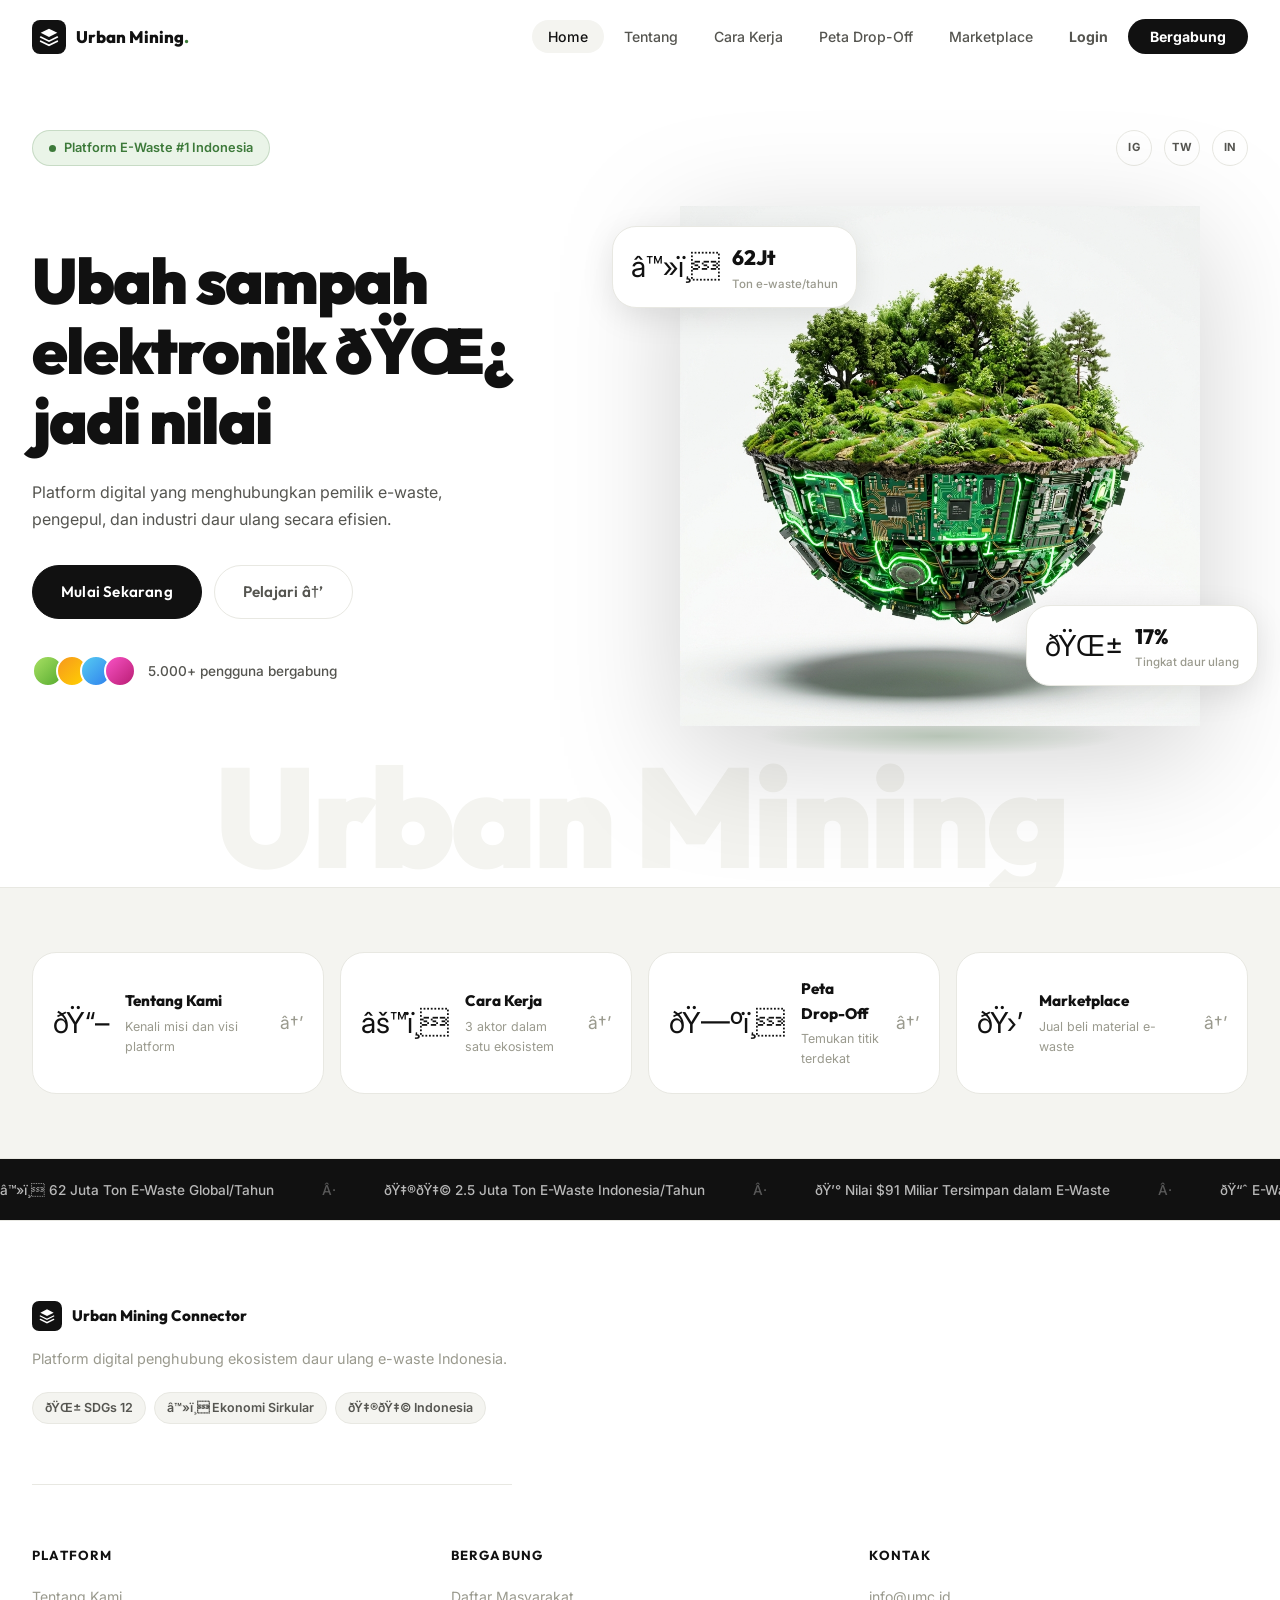
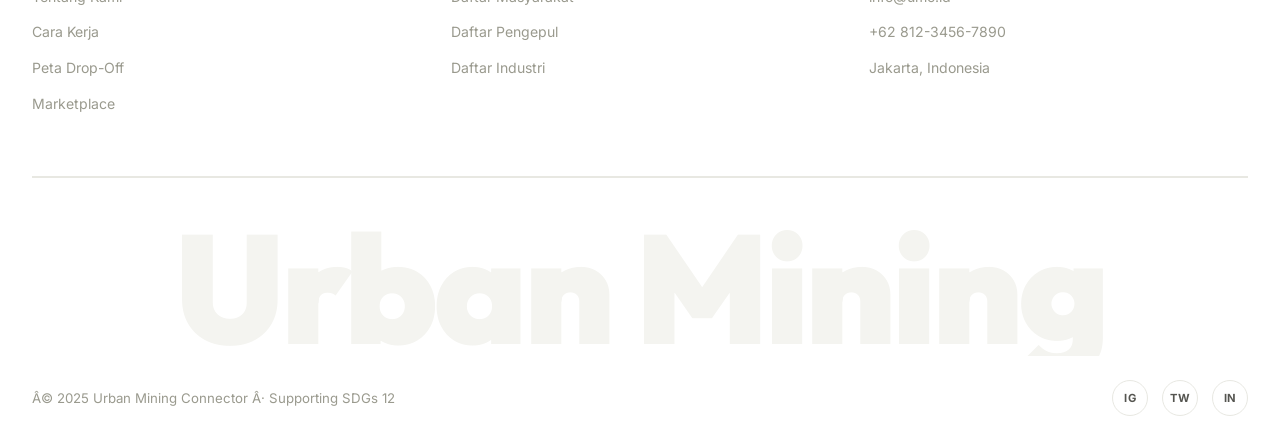
==== commit de22eeaa: "feat: implement roles, dashboards, and AI classification prototype" ====
--- a/index.html
+++ b/index.html
@@ -30,6 +30,7 @@
         <li><a href="cara-kerja.html" class="nav-link">Cara Kerja</a></li>
         <li><a href="peta.html" class="nav-link">Peta Drop-Off</a></li>
         <li><a href="marketplace.html" class="nav-link">Marketplace</a></li>
+        <li><a href="login.html" class="nav-link" style="font-weight:700;">Login</a></li>
         <li><a href="daftar.html" class="nav-link nav-cta">Bergabung</a></li>
       </ul>
       <button class="hamburger" id="hamburger" aria-label="Menu">
@@ -227,3 +228,4 @@
 
 
 
+
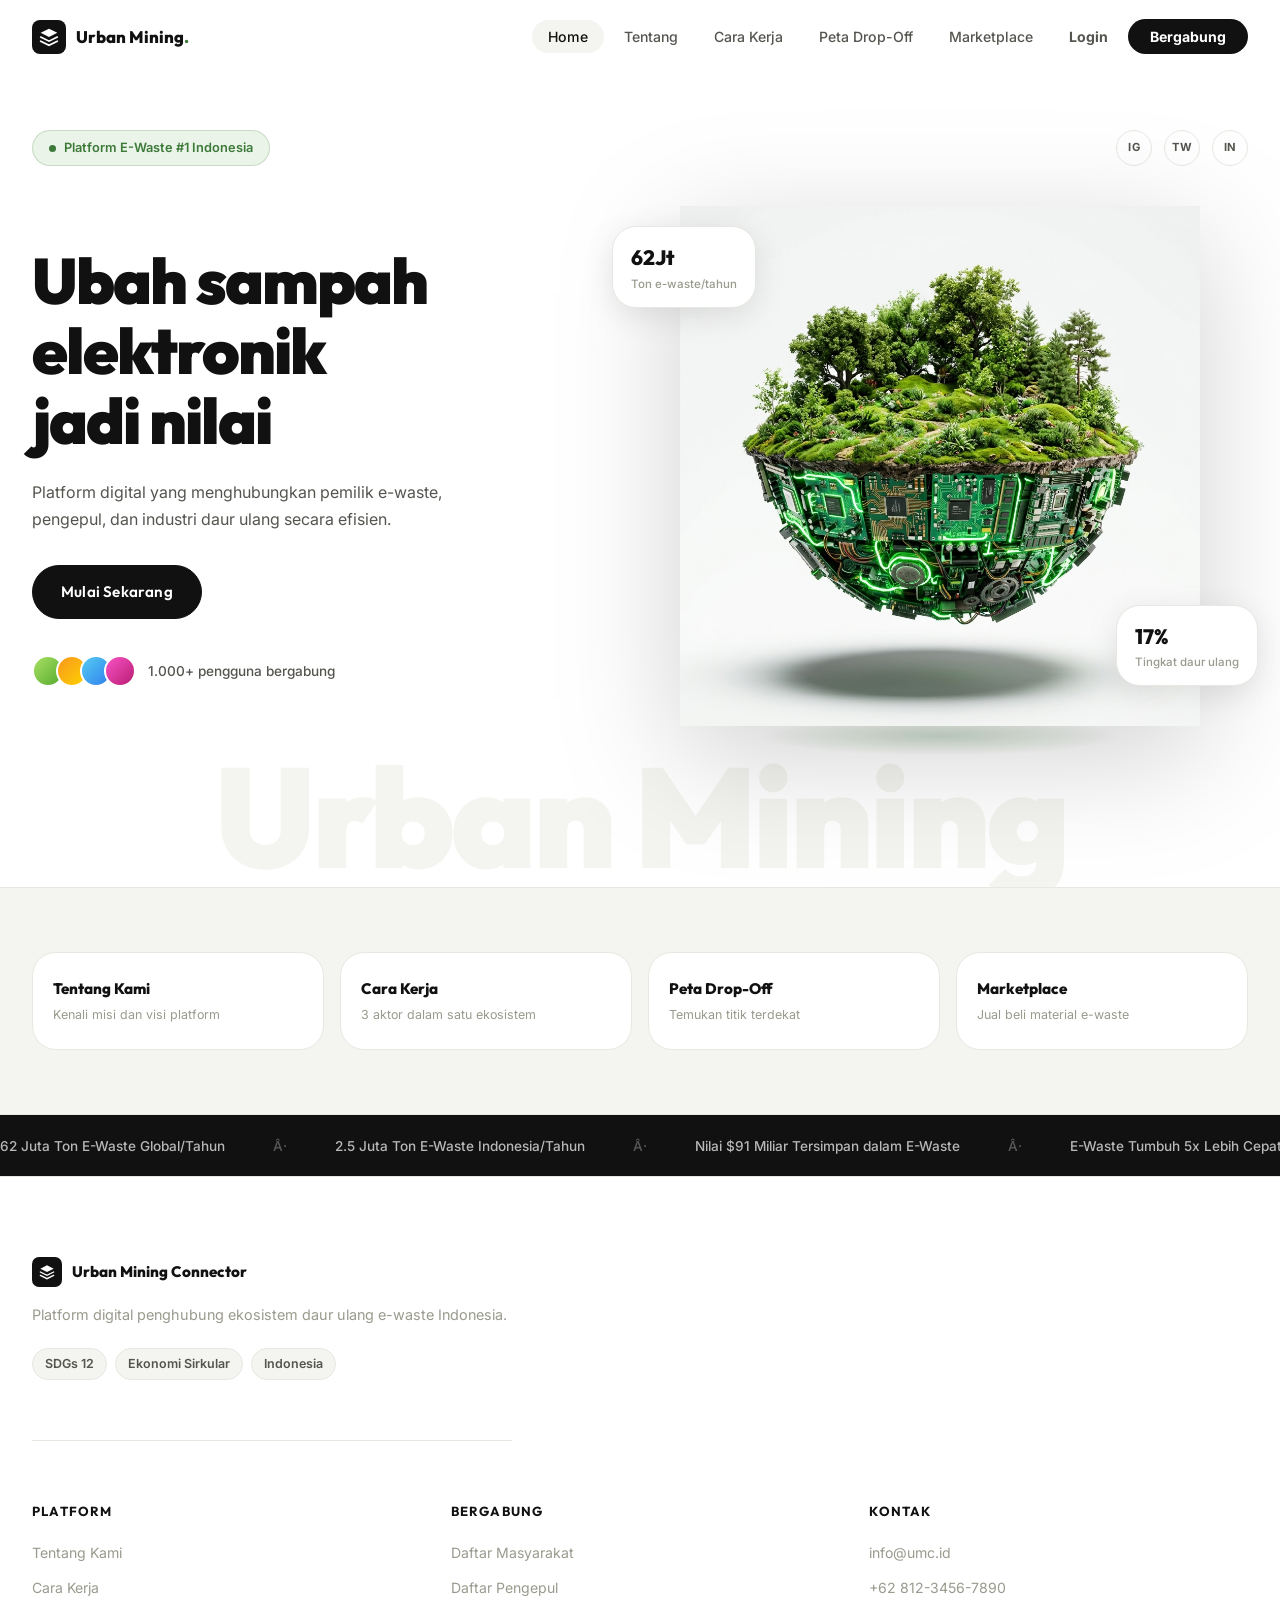
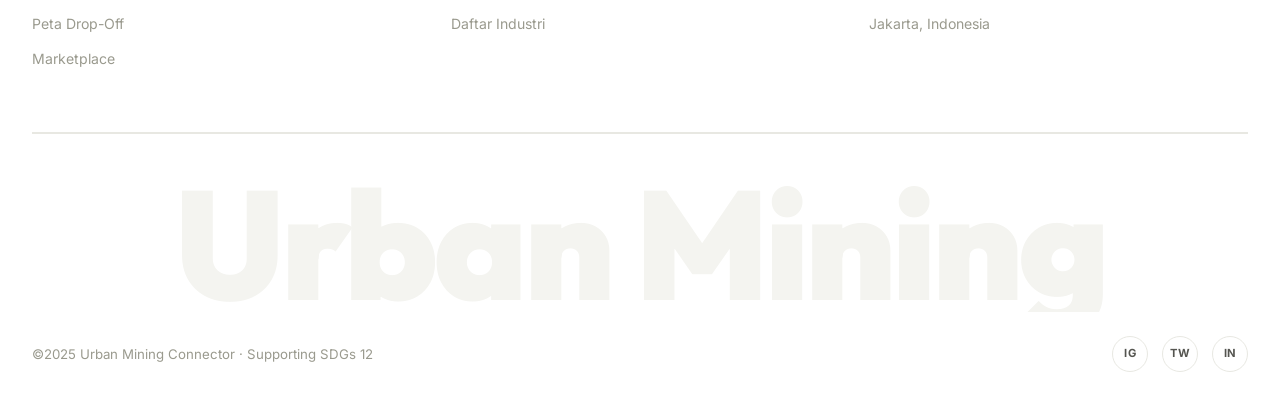
==== commit 3fda5fe1: "fix: correct title and update hero section text and statistics" ====
--- a/index.html
+++ b/index.html
@@ -3,7 +3,7 @@
 <head>
   <meta charset="UTF-8" />
   <meta name="viewport" content="width=device-width, initial-scale=1.0" />
-  <title>Urban Mining Connector â€” Platform E-Waste Indonesia</title>
+  <title>Urban Mining Connector Platform E-Waste Indonesia</title>
   <meta name="description" content="Urban Mining Connector adalah platform digital penghubung pemilik e-waste, pengepul, dan industri daur ulang formal di Indonesia." />
   <link rel="preconnect" href="https://fonts.googleapis.com" />
   <link rel="preconnect" href="https://fonts.gstatic.com" crossorigin />
@@ -57,7 +57,7 @@
       <div class="hero-content">
         <div class="hero-text-left">
           <h1 class="hero-title">
-            Ubah sampah<br/>elektronik <span class="title-accent">ðŸŒ¿</span><br/>jadi nilai
+            Ubah sampah<br/>elektronik <br/>jadi nilai
           </h1>
           <p class="hero-subtitle">
             Platform digital yang menghubungkan pemilik e-waste,<br/>
@@ -65,7 +65,6 @@
           </p>
           <div class="hero-actions">
             <a href="daftar.html" class="btn btn-dark">Mulai Sekarang</a>
-            <a href="tentang.html" class="btn btn-ghost">Pelajari â†’</a>
           </div>
           <div class="hero-trust">
             <div class="trust-avatars">
@@ -74,7 +73,7 @@
               <div class="avatar av3"></div>
               <div class="avatar av4"></div>
             </div>
-            <span class="trust-text">5.000+ pengguna bergabung</span>
+            <span class="trust-text">1.000+ pengguna bergabung</span>
           </div>
         </div>
 
@@ -84,14 +83,12 @@
             <div class="island-glow"></div>
           </div>
           <div class="hero-stat-card card-topleft">
-            <span class="stat-card-emoji">â™»ï¸</span>
             <div>
               <div class="stat-card-num">62Jt</div>
               <div class="stat-card-label">Ton e-waste/tahun</div>
             </div>
           </div>
           <div class="hero-stat-card card-bottomright">
-            <span class="stat-card-emoji">ðŸŒ±</span>
             <div>
               <div class="stat-card-num">17%</div>
               <div class="stat-card-label">Tingkat daur ulang</div>
@@ -109,36 +106,28 @@
     <div class="container">
       <div class="quicknav-grid">
         <a href="tentang.html" class="qnav-card">
-          <div class="qnav-icon">ðŸ“–</div>
           <div class="qnav-text">
             <h3>Tentang Kami</h3>
             <p>Kenali misi dan visi platform</p>
           </div>
-          <span class="qnav-arrow">â†’</span>
         </a>
         <a href="cara-kerja.html" class="qnav-card">
-          <div class="qnav-icon">âš™ï¸</div>
           <div class="qnav-text">
             <h3>Cara Kerja</h3>
             <p>3 aktor dalam satu ekosistem</p>
           </div>
-          <span class="qnav-arrow">â†’</span>
         </a>
         <a href="peta.html" class="qnav-card">
-          <div class="qnav-icon">ðŸ—ºï¸</div>
           <div class="qnav-text">
             <h3>Peta Drop-Off</h3>
             <p>Temukan titik terdekat</p>
           </div>
-          <span class="qnav-arrow">â†’</span>
         </a>
         <a href="marketplace.html" class="qnav-card">
-          <div class="qnav-icon">ðŸ›’</div>
           <div class="qnav-text">
             <h3>Marketplace</h3>
             <p>Jual beli material e-waste</p>
           </div>
-          <span class="qnav-arrow">â†’</span>
         </a>
       </div>
     </div>
@@ -148,25 +137,25 @@
   <section class="stats-ticker-section">
     <div class="ticker-track">
       <div class="ticker-content">
-        <span>â™»ï¸ 62 Juta Ton E-Waste Global/Tahun</span>
-        <span class="tick-sep">Â·</span>
-        <span>ðŸ‡®ðŸ‡© 2.5 Juta Ton E-Waste Indonesia/Tahun</span>
-        <span class="tick-sep">Â·</span>
-        <span>ðŸ’° Nilai $91 Miliar Tersimpan dalam E-Waste</span>
-        <span class="tick-sep">Â·</span>
-        <span>ðŸ“ˆ E-Waste Tumbuh 5x Lebih Cepat dari Daur Ulang</span>
-        <span class="tick-sep">Â·</span>
-        <span>ðŸŒ± Hanya 17.4% E-Waste yang Didaur Ulang Secara Formal</span>
-        <span class="tick-sep">Â·</span>
-        <span>â™»ï¸ 62 Juta Ton E-Waste Global/Tahun</span>
-        <span class="tick-sep">Â·</span>
-        <span>ðŸ‡®ðŸ‡© 2.5 Juta Ton E-Waste Indonesia/Tahun</span>
-        <span class="tick-sep">Â·</span>
-        <span>ðŸ’° Nilai $91 Miliar Tersimpan dalam E-Waste</span>
-        <span class="tick-sep">Â·</span>
-        <span>ðŸ“ˆ E-Waste Tumbuh 5x Lebih Cepat dari Daur Ulang</span>
-        <span class="tick-sep">Â·</span>
-        <span>ðŸŒ± Hanya 17.4% E-Waste yang Didaur Ulang Secara Formal</span>
+        <span>62 Juta Ton E-Waste Global/Tahun</span>
+        <span class="tick-sep">Â·</span>
+        <span>2.5 Juta Ton E-Waste Indonesia/Tahun</span>
+        <span class="tick-sep">Â·</span>
+        <span>Nilai $91 Miliar Tersimpan dalam E-Waste</span>
+        <span class="tick-sep">Â·</span>
+        <span>E-Waste Tumbuh 5x Lebih Cepat dari Daur Ulang</span>
+        <span class="tick-sep">Â·</span>
+        <span>Hanya 17.4% E-Waste yang Didaur Ulang Secara Formal</span>
+        <span class="tick-sep">Â·</span>
+        <span>62 Juta Ton E-Waste Global/Tahun</span>
+        <span class="tick-sep">Â·</span>
+        <span>2.5 Juta Ton E-Waste Indonesia/Tahun</span>
+        <span class="tick-sep">Â·</span>
+        <span>Nilai $91 Miliar Tersimpan dalam E-Waste</span>
+        <span class="tick-sep">Â·</span>
+        <span>E-Waste Tumbuh 5x Lebih Cepat dari Daur Ulang</span>
+        <span class="tick-sep">Â·</span>
+        <span>Hanya 17.4% E-Waste yang Didaur Ulang Secara Formal</span>
         <span class="tick-sep">Â·</span>
       </div>
     </div>
@@ -187,9 +176,9 @@
         </div>
         <p class="footer-tagline">Platform digital penghubung ekosistem daur ulang e-waste Indonesia.</p>
         <div class="footer-tags">
-          <span class="footer-tag">ðŸŒ± SDGs 12</span>
-          <span class="footer-tag">â™»ï¸ Ekonomi Sirkular</span>
-          <span class="footer-tag">ðŸ‡®ðŸ‡© Indonesia</span>
+          <span class="footer-tag">SDGs 12</span>
+          <span class="footer-tag">Ekonomi Sirkular</span>
+          <span class="footer-tag">Indonesia</span>
         </div>
       </div>
       <div class="footer-links-grid">
@@ -212,7 +201,7 @@
       </div>
       <div class="footer-wordmark">Urban Mining</div>
       <div class="footer-bottom">
-        <p>Â© 2025 Urban Mining Connector Â· Supporting SDGs 12</p>
+        <p>©2025 Urban Mining Connector · Supporting SDGs 12</p>
         <div class="footer-socials">
           <a href="#" class="social-pill dark">ig</a>
           <a href="#" class="social-pill dark">tw</a>
